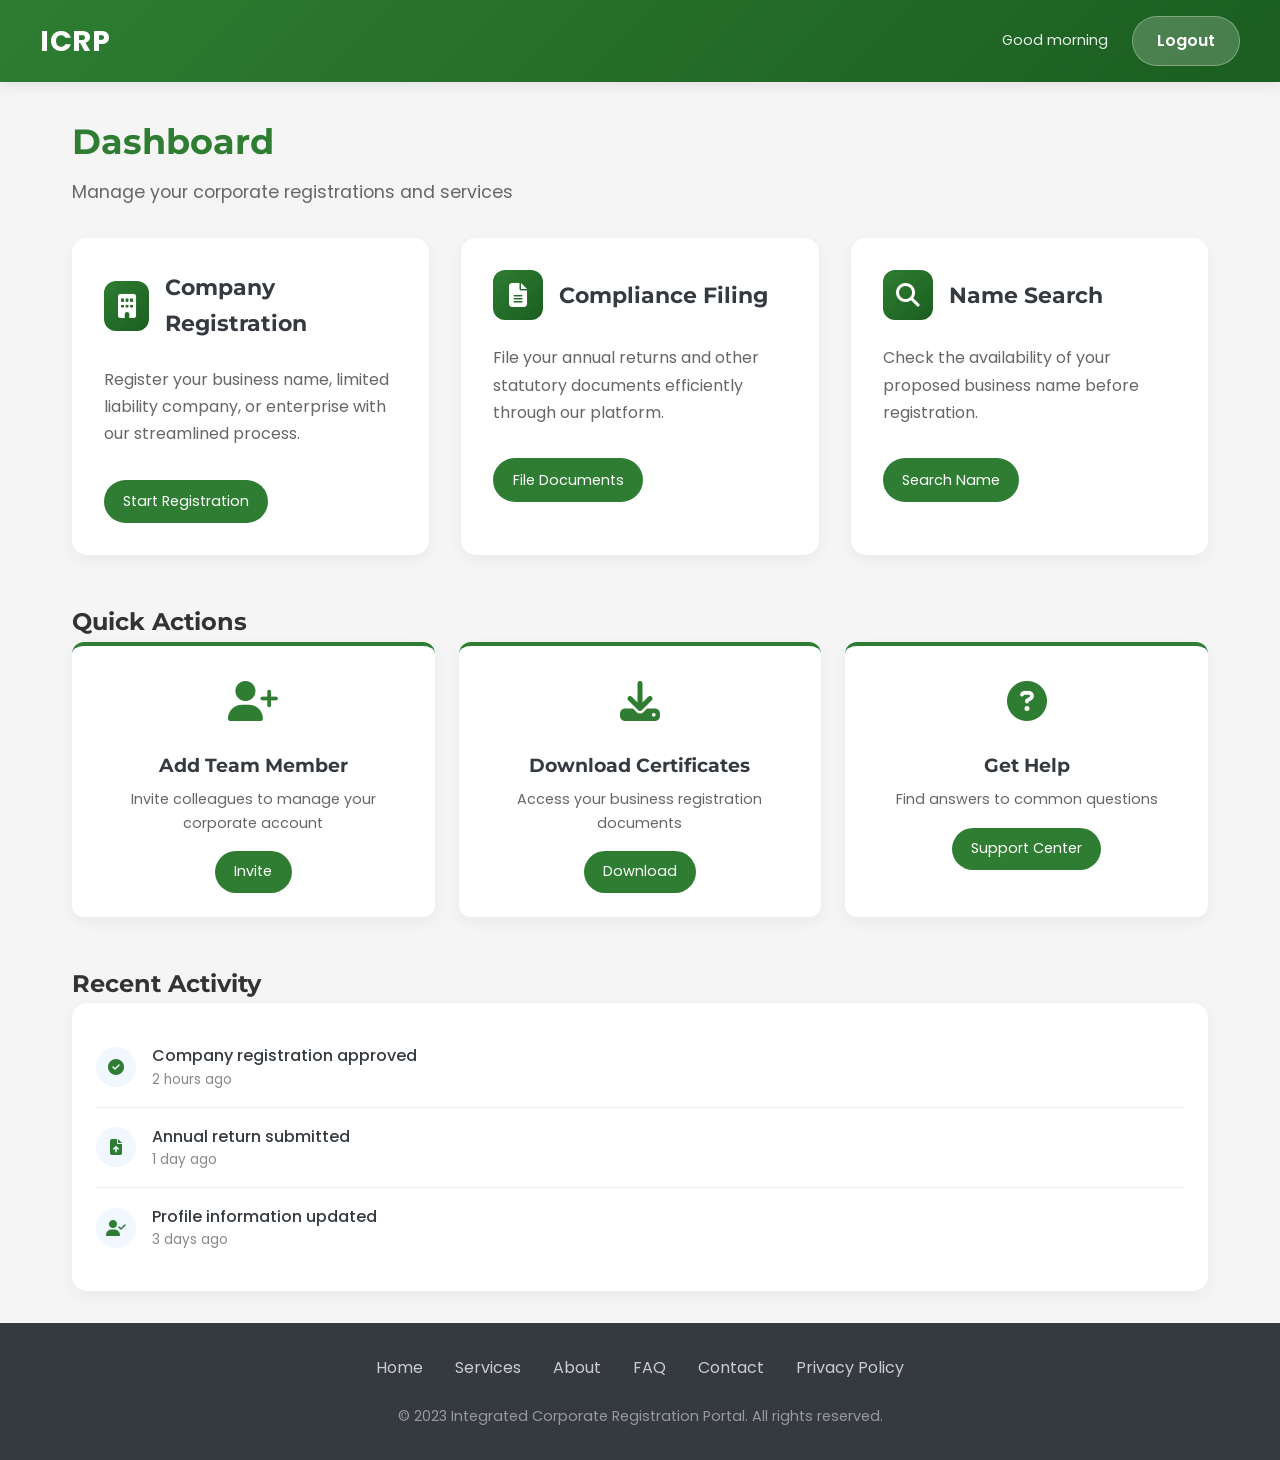
==== CAC/home.html @ 21a1f2a6 "Add files via upload" ====
<!DOCTYPE html>
<html lang="en">
<head>
    <meta charset="UTF-8">
    <meta name="viewport" content="width=device-width, initial-scale=1.0">
    <title>Dashboard - ICRP Portal</title>
    <link rel="stylesheet" href="https://cdnjs.cloudflare.com/ajax/libs/font-awesome/6.4.0/css/all.min.css">
    <link href="https://fonts.googleapis.com/css2?family=Montserrat:wght@400;500;600;700&family=Poppins:wght@300;400;500;600&display=swap" rel="stylesheet">
    <style>
        :root {
            --primary: #2e7d32;
            --primary-dark: #1b5e20;
            --primary-light: #4caf50;
            --accent: #ffc107;
            --light: #f8f9fa;
            --dark: #343a40;
            --gradient: linear-gradient(135deg, var(--primary) 0%, var(--primary-dark) 100%);
        }
        
        * {
            margin: 0;
            padding: 0;
            box-sizing: border-box;
        }
        
        body {
            color: #333;
            line-height: 1.6;
            font-family: 'Poppins', sans-serif;
            background: #f5f5f5;
            display: flex;
            flex-direction: column;
            min-height: 100vh;
        }
        
        h1, h2, h3, h4, h5 {
            font-family: 'Montserrat', sans-serif;
            font-weight: 700;
        }
        
        /* Header Styles */
        header {
            background: var(--gradient);
            padding: 1rem 2rem;
            box-shadow: 0 2px 15px rgba(0, 0, 0, 0.1);
        }
        
        .header-container {
            display: flex;
            justify-content: space-between;
            align-items: center;
            max-width: 1200px;
            margin: 0 auto;
        }
        
        .logo {
            display: flex;
            align-items: center;
        }
        
        .logo-text {
            color: white;
            font-size: 1.8rem;
            font-weight: 700;
            letter-spacing: 0.5px;
        }
        
        .user-menu {
            display: flex;
            align-items: center;
            gap: 1.5rem;
        }
        
        .user-info {
            color: white;
            text-align: right;
        }
        
        .user-info .welcome {
            font-size: 0.9rem;
            opacity: 0.9;
        }
        
        .user-info .username {
            font-weight: 600;
            font-size: 1.1rem;
        }
        
        .btn {
            padding: 0.7rem 1.5rem;
            border-radius: 50px;
            font-weight: 600;
            cursor: pointer;
            transition: all 0.3s ease;
            text-decoration: none;
            display: inline-block;
            text-align: center;
            border: none;
        }
        
        .btn-logout {
            background: rgba(255, 255, 255, 0.2);
            color: white;
            border: 1px solid rgba(255, 255, 255, 0.3);
        }
        
        .btn-logout:hover {
            background: rgba(255, 255, 255, 0.3);
            transform: translateY(-2px);
        }
        
        /* Main Content */
        .dashboard {
            flex: 1;
            padding: 2rem;
            max-width: 1200px;
            margin: 0 auto;
            width: 100%;
        }
        
        .dashboard-header {
            margin-bottom: 2rem;
        }
        
        .dashboard-title {
            color: var(--primary);
            font-size: 2.2rem;
            margin-bottom: 0.5rem;
        }
        
        .dashboard-subtitle {
            color: #666;
            font-size: 1.1rem;
        }
        
        .dashboard-grid {
            display: grid;
            grid-template-columns: repeat(auto-fit, minmax(300px, 1fr));
            gap: 2rem;
            margin-bottom: 3rem;
        }
        
        .card {
            background: white;
            border-radius: 15px;
            padding: 2rem;
            box-shadow: 0 5px 15px rgba(0, 0, 0, 0.05);
            transition: all 0.3s ease;
        }
        
        .card:hover {
            transform: translateY(-5px);
            box-shadow: 0 10px 25px rgba(0, 0, 0, 0.1);
        }
        
        .card-header {
            display: flex;
            align-items: center;
            margin-bottom: 1.5rem;
        }
        
        .card-icon {
            width: 50px;
            height: 50px;
            background: var(--gradient);
            border-radius: 12px;
            display: flex;
            align-items: center;
            justify-content: center;
            color: white;
            font-size: 1.5rem;
            margin-right: 1rem;
        }
        
        .card-title {
            color: var(--dark);
            font-size: 1.4rem;
        }
        
        .card-content {
            color: #666;
            line-height: 1.7;
        }
        
        .quick-actions {
            margin-top: 2rem;
        }
        
        .action-grid {
            display: grid;
            grid-template-columns: repeat(auto-fit, minmax(250px, 1fr));
            gap: 1.5rem;
        }
        
        .action-card {
            background: white;
            border-radius: 12px;
            padding: 1.5rem;
            box-shadow: 0 5px 15px rgba(0, 0, 0, 0.05);
            transition: all 0.3s ease;
            text-align: center;
            border-top: 4px solid var(--primary);
        }
        
        .action-card:hover {
            transform: translateY(-3px);
            box-shadow: 0 8px 20px rgba(0, 0, 0, 0.1);
            border-top: 4px solid var(--accent);
        }
        
        .action-icon {
            font-size: 2.5rem;
            color: var(--primary);
            margin-bottom: 1rem;
        }
        
        .action-title {
            color: var(--dark);
            font-size: 1.2rem;
            margin-bottom: 0.5rem;
        }
        
        .action-description {
            color: #666;
            font-size: 0.9rem;
            margin-bottom: 1rem;
        }
        
        .btn-action {
            background: var(--primary);
            color: white;
            padding: 0.6rem 1.2rem;
            border-radius: 50px;
            text-decoration: none;
            font-size: 0.9rem;
            display: inline-block;
            transition: all 0.3s ease;
        }
        
        .btn-action:hover {
            background: var(--primary-dark);
            transform: translateY(-2px);
        }
        
        /* Recent Activity */
        .recent-activity {
            margin-top: 3rem;
        }
        
        .activity-list {
            background: white;
            border-radius: 15px;
            padding: 1.5rem;
            box-shadow: 0 5px 15px rgba(0, 0, 0, 0.05);
        }
        
        .activity-item {
            display: flex;
            align-items: center;
            padding: 1rem 0;
            border-bottom: 1px solid #eee;
        }
        
        .activity-item:last-child {
            border-bottom: none;
        }
        
        .activity-icon {
            width: 40px;
            height: 40px;
            background: #f0f7ff;
            border-radius: 50%;
            display: flex;
            align-items: center;
            justify-content: center;
            color: var(--primary);
            font-size: 1rem;
            margin-right: 1rem;
        }
        
        .activity-content {
            flex: 1;
        }
        
        .activity-title {
            color: var(--dark);
            font-weight: 500;
        }
        
        .activity-time {
            color: #888;
            font-size: 0.85rem;
        }
        
        /* Footer */
        footer {
            background: var(--dark);
            color: white;
            padding: 2rem;
            margin-top: auto;
        }
        
        .footer-content {
            max-width: 1200px;
            margin: 0 auto;
            text-align: center;
        }
        
        .footer-links {
            display: flex;
            justify-content: center;
            gap: 2rem;
            margin-bottom: 1.5rem;
        }
        
        .footer-links a {
            color: #ccc;
            text-decoration: none;
            transition: all 0.3s ease;
        }
        
        .footer-links a:hover {
            color: white;
        }
        
        .copyright {
            color: #999;
            font-size: 0.9rem;
        }
        
        /* Responsive Design */
        @media (max-width: 768px) {
            header {
                padding: 1rem;
            }
            
            .header-container {
                flex-direction: column;
                text-align: center;
            }
            
            .user-menu {
                margin-top: 1rem;
                flex-direction: column;
                gap: 1rem;
            }
            
            .user-info {
                text-align: center;
            }
            
            .dashboard {
                padding: 1.5rem;
            }
            
            .dashboard-grid {
                grid-template-columns: 1fr;
            }
            
            .action-grid {
                grid-template-columns: 1fr;
            }
            
            .footer-links {
                flex-direction: column;
                gap: 1rem;
            }
        }
    </style>
</head>
<body>
    <!-- Header -->
    <header>
        <div class="header-container">
            <div class="logo">
                <div class="logo-text">ICRP</div>
            </div>
            
            <div class="user-menu">
                <div class="user-info">
                    <div class="welcome">Welcome back</div>
                    <div class="username"><?php echo isset($_SESSION['fullname']) ? $_SESSION['fullname'] : 'User'; ?></div>
                </div>
                <a href="logout.php" class="btn btn-logout">Logout</a>
            </div>
        </div>
    </header>

    <!-- Main Content -->
    <main class="dashboard">
        <div class="dashboard-header">
            <h1 class="dashboard-title">Dashboard</h1>
            <p class="dashboard-subtitle">Manage your corporate registrations and services</p>
        </div>
        
        <div class="dashboard-grid">
            <div class="card">
                <div class="card-header">
                    <div class="card-icon">
                        <i class="fas fa-building"></i>
                    </div>
                    <h2 class="card-title">Company Registration</h2>
                </div>
                <div class="card-content">
                    <p>Register your business name, limited liability company, or enterprise with our streamlined process.</p>
                    <div class="quick-actions">
                        <a href="#" class="btn-action">Start Registration</a>
                    </div>
                </div>
            </div>
            
            <div class="card">
                <div class="card-header">
                    <div class="card-icon">
                        <i class="fas fa-file-alt"></i>
                    </div>
                    <h2 class="card-title">Compliance Filing</h2>
                </div>
                <div class="card-content">
                    <p>File your annual returns and other statutory documents efficiently through our platform.</p>
                    <div class="quick-actions">
                        <a href="#" class="btn-action">File Documents</a>
                    </div>
                </div>
            </div>
            
            <div class="card">
                <div class="card-header">
                    <div class="card-icon">
                        <i class="fas fa-search"></i>
                    </div>
                    <h2 class="card-title">Name Search</h2>
                </div>
                <div class="card-content">
                    <p>Check the availability of your proposed business name before registration.</p>
                    <div class="quick-actions">
                        <a href="#" class="btn-action">Search Name</a>
                    </div>
                </div>
            </div>
        </div>
        
        <div class="quick-actions">
            <h2>Quick Actions</h2>
            <div class="action-grid">
                <div class="action-card">
                    <div class="action-icon">
                        <i class="fas fa-user-plus"></i>
                    </div>
                    <h3 class="action-title">Add Team Member</h3>
                    <p class="action-description">Invite colleagues to manage your corporate account</p>
                    <a href="#" class="btn-action">Invite</a>
                </div>
                
                <div class="action-card">
                    <div class="action-icon">
                        <i class="fas fa-download"></i>
                    </div>
                    <h3 class="action-title">Download Certificates</h3>
                    <p class="action-description">Access your business registration documents</p>
                    <a href="#" class="btn-action">Download</a>
                </div>
                
                <div class="action-card">
                    <div class="action-icon">
                        <i class="fas fa-question-circle"></i>
                    </div>
                    <h3 class="action-title">Get Help</h3>
                    <p class="action-description">Find answers to common questions</p>
                    <a href="#" class="btn-action">Support Center</a>
                </div>
            </div>
        </div>
        
        <div class="recent-activity">
            <h2>Recent Activity</h2>
            <div class="activity-list">
                <div class="activity-item">
                    <div class="activity-icon">
                        <i class="fas fa-check-circle"></i>
                    </div>
                    <div class="activity-content">
                        <div class="activity-title">Company registration approved</div>
                        <div class="activity-time">2 hours ago</div>
                    </div>
                </div>
                
                <div class="activity-item">
                    <div class="activity-icon">
                        <i class="fas fa-file-upload"></i>
                    </div>
                    <div class="activity-content">
                        <div class="activity-title">Annual return submitted</div>
                        <div class="activity-time">1 day ago</div>
                    </div>
                </div>
                
                <div class="activity-item">
                    <div class="activity-icon">
                        <i class="fas fa-user-check"></i>
                    </div>
                    <div class="activity-content">
                        <div class="activity-title">Profile information updated</div>
                        <div class="activity-time">3 days ago</div>
                    </div>
                </div>
            </div>
        </div>
    </main>

    <!-- Footer -->
    <footer>
        <div class="footer-content">
            <div class="footer-links">
                <a href="#">Home</a>
                <a href="#">Services</a>
                <a href="#">About</a>
                <a href="#">FAQ</a>
                <a href="#">Contact</a>
                <a href="#">Privacy Policy</a>
            </div>
            <div class="copyright">
                &copy; 2023 Integrated Corporate Registration Portal. All rights reserved.
            </div>
        </div>
    </footer>

    <script>
        // Simple greeting based on time of day
        document.addEventListener('DOMContentLoaded', function() {
            const hour = new Date().getHours();
            const welcome = document.querySelector('.welcome');
            
            if (hour < 12) {
                welcome.textContent = 'Good morning';
            } else if (hour < 18) {
                welcome.textContent = 'Good afternoon';
            } else {
                welcome.textContent = 'Good evening';
            }
        });
    </script>
</body>
</html>
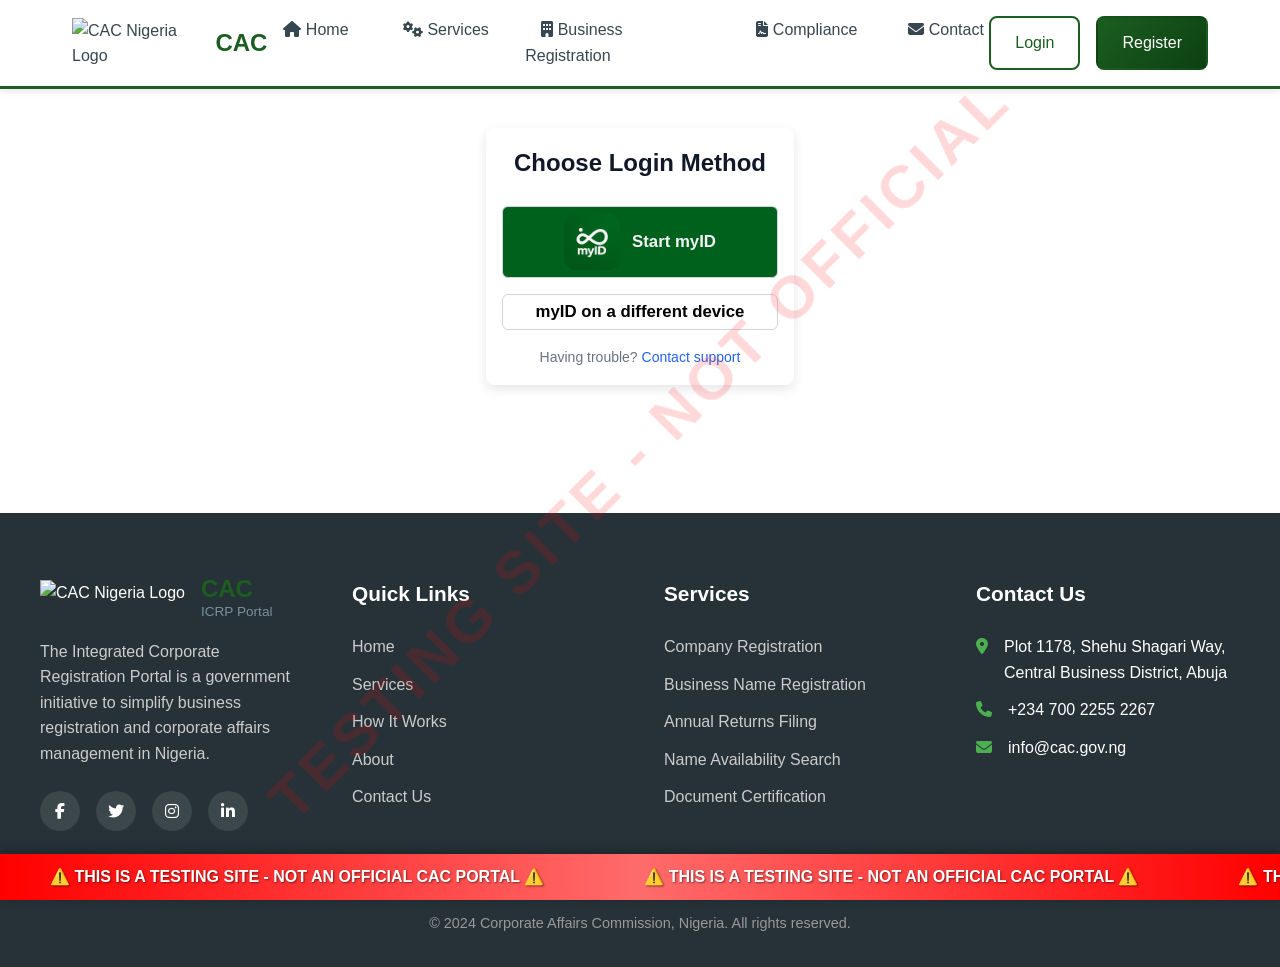
==== commit 6b1e8311: "Create home.html" ====
--- a/CAC/home.html
+++ b/CAC/home.html
@@ -1,544 +1,507 @@
-<!DOCTYPE html>
-<html lang="en">
-<head>
-    <meta charset="UTF-8">
-    <meta name="viewport" content="width=device-width, initial-scale=1.0">
-    <title>Dashboard - ICRP Portal</title>
-    <link rel="stylesheet" href="https://cdnjs.cloudflare.com/ajax/libs/font-awesome/6.4.0/css/all.min.css">
-    <link href="https://fonts.googleapis.com/css2?family=Montserrat:wght@400;500;600;700&family=Poppins:wght@300;400;500;600&display=swap" rel="stylesheet">
-    <style>
-        :root {
-            --primary: #2e7d32;
-            --primary-dark: #1b5e20;
-            --primary-light: #4caf50;
-            --accent: #ffc107;
-            --light: #f8f9fa;
-            --dark: #343a40;
-            --gradient: linear-gradient(135deg, var(--primary) 0%, var(--primary-dark) 100%);
-        }
-        
-        * {
-            margin: 0;
-            padding: 0;
-            box-sizing: border-box;
-        }
-        
-        body {
-            color: #333;
-            line-height: 1.6;
-            font-family: 'Poppins', sans-serif;
-            background: #f5f5f5;
-            display: flex;
-            flex-direction: column;
-            min-height: 100vh;
-        }
-        
-        h1, h2, h3, h4, h5 {
-            font-family: 'Montserrat', sans-serif;
-            font-weight: 700;
-        }
-        
-        /* Header Styles */
-        header {
-            background: var(--gradient);
-            padding: 1rem 2rem;
-            box-shadow: 0 2px 15px rgba(0, 0, 0, 0.1);
-        }
-        
-        .header-container {
-            display: flex;
-            justify-content: space-between;
-            align-items: center;
-            max-width: 1200px;
-            margin: 0 auto;
-        }
-        
-        .logo {
-            display: flex;
-            align-items: center;
-        }
-        
-        .logo-text {
-            color: white;
-            font-size: 1.8rem;
-            font-weight: 700;
-            letter-spacing: 0.5px;
-        }
-        
-        .user-menu {
-            display: flex;
-            align-items: center;
-            gap: 1.5rem;
-        }
-        
-        .user-info {
-            color: white;
-            text-align: right;
-        }
-        
-        .user-info .welcome {
-            font-size: 0.9rem;
-            opacity: 0.9;
-        }
-        
-        .user-info .username {
-            font-weight: 600;
-            font-size: 1.1rem;
-        }
-        
-        .btn {
-            padding: 0.7rem 1.5rem;
-            border-radius: 50px;
-            font-weight: 600;
-            cursor: pointer;
-            transition: all 0.3s ease;
-            text-decoration: none;
-            display: inline-block;
-            text-align: center;
-            border: none;
-        }
-        
-        .btn-logout {
-            background: rgba(255, 255, 255, 0.2);
-            color: white;
-            border: 1px solid rgba(255, 255, 255, 0.3);
-        }
-        
-        .btn-logout:hover {
-            background: rgba(255, 255, 255, 0.3);
-            transform: translateY(-2px);
-        }
-        
-        /* Main Content */
-        .dashboard {
-            flex: 1;
-            padding: 2rem;
-            max-width: 1200px;
-            margin: 0 auto;
-            width: 100%;
-        }
-        
-        .dashboard-header {
-            margin-bottom: 2rem;
-        }
-        
-        .dashboard-title {
-            color: var(--primary);
-            font-size: 2.2rem;
-            margin-bottom: 0.5rem;
-        }
-        
-        .dashboard-subtitle {
-            color: #666;
-            font-size: 1.1rem;
-        }
-        
-        .dashboard-grid {
-            display: grid;
-            grid-template-columns: repeat(auto-fit, minmax(300px, 1fr));
-            gap: 2rem;
-            margin-bottom: 3rem;
-        }
-        
-        .card {
-            background: white;
-            border-radius: 15px;
-            padding: 2rem;
-            box-shadow: 0 5px 15px rgba(0, 0, 0, 0.05);
-            transition: all 0.3s ease;
-        }
-        
-        .card:hover {
-            transform: translateY(-5px);
-            box-shadow: 0 10px 25px rgba(0, 0, 0, 0.1);
-        }
-        
-        .card-header {
-            display: flex;
-            align-items: center;
-            margin-bottom: 1.5rem;
-        }
-        
-        .card-icon {
-            width: 50px;
-            height: 50px;
-            background: var(--gradient);
-            border-radius: 12px;
-            display: flex;
-            align-items: center;
-            justify-content: center;
-            color: white;
-            font-size: 1.5rem;
-            margin-right: 1rem;
-        }
-        
-        .card-title {
-            color: var(--dark);
-            font-size: 1.4rem;
-        }
-        
-        .card-content {
-            color: #666;
-            line-height: 1.7;
-        }
-        
-        .quick-actions {
-            margin-top: 2rem;
-        }
-        
-        .action-grid {
-            display: grid;
-            grid-template-columns: repeat(auto-fit, minmax(250px, 1fr));
-            gap: 1.5rem;
-        }
-        
-        .action-card {
-            background: white;
-            border-radius: 12px;
-            padding: 1.5rem;
-            box-shadow: 0 5px 15px rgba(0, 0, 0, 0.05);
-            transition: all 0.3s ease;
-            text-align: center;
-            border-top: 4px solid var(--primary);
-        }
-        
-        .action-card:hover {
-            transform: translateY(-3px);
-            box-shadow: 0 8px 20px rgba(0, 0, 0, 0.1);
-            border-top: 4px solid var(--accent);
-        }
-        
-        .action-icon {
-            font-size: 2.5rem;
-            color: var(--primary);
-            margin-bottom: 1rem;
-        }
-        
-        .action-title {
-            color: var(--dark);
-            font-size: 1.2rem;
-            margin-bottom: 0.5rem;
-        }
-        
-        .action-description {
-            color: #666;
-            font-size: 0.9rem;
-            margin-bottom: 1rem;
-        }
-        
-        .btn-action {
-            background: var(--primary);
-            color: white;
-            padding: 0.6rem 1.2rem;
-            border-radius: 50px;
-            text-decoration: none;
-            font-size: 0.9rem;
-            display: inline-block;
-            transition: all 0.3s ease;
-        }
-        
-        .btn-action:hover {
-            background: var(--primary-dark);
-            transform: translateY(-2px);
-        }
-        
-        /* Recent Activity */
-        .recent-activity {
-            margin-top: 3rem;
-        }
-        
-        .activity-list {
-            background: white;
-            border-radius: 15px;
-            padding: 1.5rem;
-            box-shadow: 0 5px 15px rgba(0, 0, 0, 0.05);
-        }
-        
-        .activity-item {
-            display: flex;
-            align-items: center;
-            padding: 1rem 0;
-            border-bottom: 1px solid #eee;
-        }
-        
-        .activity-item:last-child {
-            border-bottom: none;
-        }
-        
-        .activity-icon {
-            width: 40px;
-            height: 40px;
-            background: #f0f7ff;
-            border-radius: 50%;
-            display: flex;
-            align-items: center;
-            justify-content: center;
-            color: var(--primary);
-            font-size: 1rem;
-            margin-right: 1rem;
-        }
-        
-        .activity-content {
-            flex: 1;
-        }
-        
-        .activity-title {
-            color: var(--dark);
-            font-weight: 500;
-        }
-        
-        .activity-time {
-            color: #888;
-            font-size: 0.85rem;
-        }
-        
-        /* Footer */
-        footer {
-            background: var(--dark);
-            color: white;
-            padding: 2rem;
-            margin-top: auto;
-        }
-        
-        .footer-content {
-            max-width: 1200px;
-            margin: 0 auto;
-            text-align: center;
-        }
-        
-        .footer-links {
-            display: flex;
-            justify-content: center;
-            gap: 2rem;
-            margin-bottom: 1.5rem;
-        }
-        
-        .footer-links a {
-            color: #ccc;
-            text-decoration: none;
-            transition: all 0.3s ease;
-        }
-        
-        .footer-links a:hover {
-            color: white;
-        }
-        
-        .copyright {
-            color: #999;
-            font-size: 0.9rem;
-        }
-        
-        /* Responsive Design */
-        @media (max-width: 768px) {
-            header {
-                padding: 1rem;
-            }
-            
-            .header-container {
-                flex-direction: column;
-                text-align: center;
-            }
-            
-            .user-menu {
-                margin-top: 1rem;
-                flex-direction: column;
-                gap: 1rem;
-            }
-            
-            .user-info {
-                text-align: center;
-            }
-            
-            .dashboard {
-                padding: 1.5rem;
-            }
-            
-            .dashboard-grid {
-                grid-template-columns: 1fr;
-            }
-            
-            .action-grid {
-                grid-template-columns: 1fr;
-            }
-            
-            .footer-links {
-                flex-direction: column;
-                gap: 1rem;
-            }
-        }
-    </style>
-</head>
-<body>
-    <!-- Header -->
-    <header>
-        <div class="header-container">
-            <div class="logo">
-                <div class="logo-text">ICRP</div>
-            </div>
-            
-            <div class="user-menu">
-                <div class="user-info">
-                    <div class="welcome">Welcome back</div>
-                    <div class="username"><?php echo isset($_SESSION['fullname']) ? $_SESSION['fullname'] : 'User'; ?></div>
-                </div>
-                <a href="logout.php" class="btn btn-logout">Logout</a>
-            </div>
-        </div>
-    </header>
-
-    <!-- Main Content -->
-    <main class="dashboard">
-        <div class="dashboard-header">
-            <h1 class="dashboard-title">Dashboard</h1>
-            <p class="dashboard-subtitle">Manage your corporate registrations and services</p>
-        </div>
-        
-        <div class="dashboard-grid">
-            <div class="card">
-                <div class="card-header">
-                    <div class="card-icon">
-                        <i class="fas fa-building"></i>
-                    </div>
-                    <h2 class="card-title">Company Registration</h2>
-                </div>
-                <div class="card-content">
-                    <p>Register your business name, limited liability company, or enterprise with our streamlined process.</p>
-                    <div class="quick-actions">
-                        <a href="#" class="btn-action">Start Registration</a>
-                    </div>
-                </div>
-            </div>
-            
-            <div class="card">
-                <div class="card-header">
-                    <div class="card-icon">
-                        <i class="fas fa-file-alt"></i>
-                    </div>
-                    <h2 class="card-title">Compliance Filing</h2>
-                </div>
-                <div class="card-content">
-                    <p>File your annual returns and other statutory documents efficiently through our platform.</p>
-                    <div class="quick-actions">
-                        <a href="#" class="btn-action">File Documents</a>
-                    </div>
-                </div>
-            </div>
-            
-            <div class="card">
-                <div class="card-header">
-                    <div class="card-icon">
-                        <i class="fas fa-search"></i>
-                    </div>
-                    <h2 class="card-title">Name Search</h2>
-                </div>
-                <div class="card-content">
-                    <p>Check the availability of your proposed business name before registration.</p>
-                    <div class="quick-actions">
-                        <a href="#" class="btn-action">Search Name</a>
-                    </div>
-                </div>
-            </div>
-        </div>
-        
-        <div class="quick-actions">
-            <h2>Quick Actions</h2>
-            <div class="action-grid">
-                <div class="action-card">
-                    <div class="action-icon">
-                        <i class="fas fa-user-plus"></i>
-                    </div>
-                    <h3 class="action-title">Add Team Member</h3>
-                    <p class="action-description">Invite colleagues to manage your corporate account</p>
-                    <a href="#" class="btn-action">Invite</a>
-                </div>
-                
-                <div class="action-card">
-                    <div class="action-icon">
-                        <i class="fas fa-download"></i>
-                    </div>
-                    <h3 class="action-title">Download Certificates</h3>
-                    <p class="action-description">Access your business registration documents</p>
-                    <a href="#" class="btn-action">Download</a>
-                </div>
-                
-                <div class="action-card">
-                    <div class="action-icon">
-                        <i class="fas fa-question-circle"></i>
-                    </div>
-                    <h3 class="action-title">Get Help</h3>
-                    <p class="action-description">Find answers to common questions</p>
-                    <a href="#" class="btn-action">Support Center</a>
-                </div>
-            </div>
-        </div>
-        
-        <div class="recent-activity">
-            <h2>Recent Activity</h2>
-            <div class="activity-list">
-                <div class="activity-item">
-                    <div class="activity-icon">
-                        <i class="fas fa-check-circle"></i>
-                    </div>
-                    <div class="activity-content">
-                        <div class="activity-title">Company registration approved</div>
-                        <div class="activity-time">2 hours ago</div>
-                    </div>
-                </div>
-                
-                <div class="activity-item">
-                    <div class="activity-icon">
-                        <i class="fas fa-file-upload"></i>
-                    </div>
-                    <div class="activity-content">
-                        <div class="activity-title">Annual return submitted</div>
-                        <div class="activity-time">1 day ago</div>
-                    </div>
-                </div>
-                
-                <div class="activity-item">
-                    <div class="activity-icon">
-                        <i class="fas fa-user-check"></i>
-                    </div>
-                    <div class="activity-content">
-                        <div class="activity-title">Profile information updated</div>
-                        <div class="activity-time">3 days ago</div>
-                    </div>
-                </div>
-            </div>
-        </div>
-    </main>
-
-    <!-- Footer -->
-    <footer>
-        <div class="footer-content">
-            <div class="footer-links">
-                <a href="#">Home</a>
-                <a href="#">Services</a>
-                <a href="#">About</a>
-                <a href="#">FAQ</a>
-                <a href="#">Contact</a>
-                <a href="#">Privacy Policy</a>
-            </div>
-            <div class="copyright">
-                &copy; 2023 Integrated Corporate Registration Portal. All rights reserved.
-            </div>
-        </div>
-    </footer>
-
-    <script>
-        // Simple greeting based on time of day
-        document.addEventListener('DOMContentLoaded', function() {
-            const hour = new Date().getHours();
-            const welcome = document.querySelector('.welcome');
-            
-            if (hour < 12) {
-                welcome.textContent = 'Good morning';
-            } else if (hour < 18) {
-                welcome.textContent = 'Good afternoon';
-            } else {
-                welcome.textContent = 'Good evening';
-            }
-        });
-    </script>
-</body>
-</html>+<!DOCTYPE html>
+<html lang="en">
+<head>
+    <meta charset="UTF-8">
+    <meta name="viewport" content="width=device-width, initial-scale=1.0">
+    <title>Dashboard - CAC ICRP Portal</title>
+    <link rel="stylesheet" href="https://cdnjs.cloudflare.com/ajax/libs/font-awesome/6.4.0/css/all.min.css">
+    <link href="https://fonts.googleapis.com/css2?family=Montserrat:wght@400;500;600;700&family=Poppins:wght@300;400;500;600&display=swap" rel="stylesheet">
+    <link rel="stylesheet" href="css/home.css">
+</head>
+<body>
+    <!-- Header -->
+    <header>
+        <div class="header-container">
+            <div class="logo" onclick="window.location.href='index.html';">
+                <img src="img/logo.jpg" alt="CAC Nigeria Logo" class="logo-img">
+                <div class="logo-text">
+                    <span class="logo-main">CAC</span>
+                    <span class="logo-sub">ICRP Portal</span>
+                </div>
+            </div>
+            
+            <!-- Desktop Navigation -->
+            <nav id="mainNav">
+                <ul>
+                    <li><a href="home.html" class="active"><i class="fas fa-home"></i> Dashboard</a></li>
+                    <li><a href="service.html"><i class="fas fa-cogs"></i> Services</a></li>
+                    <li><a href="#"><i class="fas fa-building"></i> Business Registration</a></li>
+                    <li><a href="#"><i class="fas fa-file-contract"></i> Compliance</a></li>
+                    <li><a href="#"><i class="fas fa-headset"></i> Support</a></li>
+                </ul>
+            </nav>
+            
+            <!-- User Menu with Avatar Dropdown -->
+            <div class="user-menu">
+                <div class="user-avatar-dropdown">
+                    <div class="avatar-container" id="avatarDropdown">
+                        <div class="avatar">
+                            <i class="fas fa-user"></i>
+                        </div>
+                        <span class="username-desktop" id="usernameDisplay">
+                            User
+                        </span>
+                        <i class="fas fa-chevron-down dropdown-arrow"></i>
+                    </div>
+                    <div class="dropdown-menu" id="dropdownMenu">
+                        <div class="dropdown-header">
+                            <div class="dropdown-avatar">
+                                <i class="fas fa-user-circle"></i>
+                            </div>
+                            <div class="dropdown-user-info">
+                                <div class="dropdown-username" id="dropdownUsername">
+                                    User
+                                </div>
+                                <div class="dropdown-email" id="dropdownEmail">
+                                    user@example.com
+                                </div>
+                            </div>
+                        </div>
+                        <div class="dropdown-divider"></div>
+                        <a href="profile.html" class="dropdown-item">
+                            <i class="fas fa-user-edit"></i>
+                            <span>My Profile</span>
+                        </a>
+                        <a href="my-businesses.html" class="dropdown-item">
+                            <i class="fas fa-briefcase"></i>
+                            <span>My Businesses</span>
+                        </a>
+                        <a href="settings.html" class="dropdown-item">
+                            <i class="fas fa-cog"></i>
+                            <span>Account Settings</span>
+                        </a>
+                        <div class="dropdown-divider"></div>
+                        <a href="help.html" class="dropdown-item">
+                            <i class="fas fa-question-circle"></i>
+                            <span>Help & Support</span>
+                        </a>
+                        <div class="dropdown-divider"></div>
+                        <a href="#" class="dropdown-item logout" id="logoutBtn">
+                            <i class="fas fa-sign-out-alt"></i>
+                            <span>Logout</span>
+                        </a>
+                    </div>
+                </div>
+                
+                <!-- Mobile Navigation Toggle - Moved after username -->
+                <div class="nav-toggle" id="navToggle">
+                    <span></span>
+                    <span></span>
+                    <span></span>
+                </div>
+            </div>
+        </div>
+    </header>
+
+    <!-- Main Content -->
+    <main class="dashboard">
+        <!-- Welcome Banner -->
+        <div class="welcome-banner">
+            <div class="welcome-content">
+                <h1 class="welcome-title">
+                    <span class="greeting" id="greetingText">Good Day</span>,
+                    <span id="userFullname">User</span>!
+                </h1>
+                <p class="welcome-subtitle">Welcome to your Corporate Affairs Commission Dashboard</p>
+                
+            </div>
+            <div class="welcome-illustration">
+                <i class="fas fa-landmark"></i>
+            </div>
+        </div>
+
+        <!-- Quick Actions -->
+        <section class="quick-actions-section">
+            <h2 class="section-title">Quick Actions</h2>
+            <div class="actions-grid">
+                <div class="action-card primary">
+                    <div class="action-icon">
+                        <i class="fas fa-building"></i>
+                    </div>
+                    <div class="action-content">
+                        <h3>Register New Business</h3>
+                        <p>Start a new business name or company registration</p>
+                        <a href="#" class="btn-action">Get Started</a>
+                    </div>
+                </div>
+                
+                <div class="action-card secondary">
+                    <div class="action-icon">
+                        <i class="fas fa-file-invoice"></i>
+                    </div>
+                    <div class="action-content">
+                        <h3>File Annual Returns</h3>
+                        <p>Submit your annual returns and compliance documents</p>
+                        <a href="#" class="btn-action">File Now</a>
+                    </div>
+                </div>
+                
+                <div class="action-card accent">
+                    <div class="action-icon">
+                        <i class="fas fa-search"></i>
+                    </div>
+                    <div class="action-content">
+                        <h3>Name Availability Search</h3>
+                        <p>Check if your proposed business name is available</p>
+                        <a href="#" class="btn-action">Search Name</a>
+                    </div>
+                </div>
+            </div>
+        </section>
+
+        <!-- Main Services Grid -->
+        <section class="services-section">
+            <h2 class="section-title">Business Registration Services</h2>
+            <div class="services-grid">
+                <div class="service-card">
+                    <div class="service-icon">
+                        <i class="fas fa-registered"></i>
+                    </div>
+                    <h3>Business Name Registration</h3>
+                    <p>Register your business name for sole proprietorships and partnerships</p>
+                    <ul class="service-features">
+                        <li><i class="fas fa-check"></i> Fast processing (24-48 hours)</li>
+                        <li><i class="fas fa-check"></i> Online certificate delivery</li>
+                        <li><i class="fas fa-check"></i> ₦10,000 registration fee</li>
+                    </ul>
+                    <a href="#" class="btn-service">Register Business Name</a>
+                </div>
+                
+                <div class="service-card featured">
+                    <div class="service-badge">Most Popular</div>
+                    <div class="service-icon">
+                        <i class="fas fa-building"></i>
+                    </div>
+                    <h3>Private Limited Company</h3>
+                    <p>Incorporate a private company limited by shares</p>
+                    <ul class="service-features">
+                        <li><i class="fas fa-check"></i> Limited liability protection</li>
+                        <li><i class="fas fa-check"></i> Separate legal entity</li>
+                        <li><i class="fas fa-check"></i> ₦20,000 registration fee</li>
+                    </ul>
+                    <a href="#" class="btn-service">Incorporate Company</a>
+                </div>
+                
+                <div class="service-card">
+                    <div class="service-icon">
+                        <i class="fas fa-users"></i>
+                    </div>
+                    <h3>Incorporated Trustees</h3>
+                    <p>Register NGOs, religious organizations, and associations</p>
+                    <ul class="service-features">
+                        <li><i class="fas fa-check"></i> For non-profit organizations</li>
+                        <li><i class="fas fa-check"></i> Legal entity status</li>
+                        <li><i class="fas fa-check"></i> ₦15,000 registration fee</li>
+                    </ul>
+                    <a href="#" class="btn-service">Register Trustees</a>
+                </div>
+            </div>
+        </section>
+
+        <!-- Recent Activity & Notifications -->
+        <div class="dashboard-grid">
+            <!-- Recent Activity -->
+            <div class="activity-section">
+                <div class="section-header">
+                    <h3>Recent Activity</h3>
+                    <a href="#" class="view-all">View All</a>
+                </div>
+                <div class="activity-list">
+                    <div class="activity-item success">
+                        <div class="activity-icon">
+                            <i class="fas fa-check-circle"></i>
+                        </div>
+                        <div class="activity-content">
+                            <div class="activity-title">Business Name Approved</div>
+                            <div class="activity-desc">"Tech Solutions NG" has been registered successfully</div>
+                            <div class="activity-time">2 hours ago</div>
+                        </div>
+                    </div>
+                    
+                    <div class="activity-item warning">
+                        <div class="activity-icon">
+                            <i class="fas fa-exclamation-triangle"></i>
+                        </div>
+                        <div class="activity-content">
+                            <div class="activity-title">Annual Returns Due</div>
+                            <div class="activity-desc">Your annual return for ABC Enterprises is due in 30 days</div>
+                            <div class="activity-time">1 day ago</div>
+                        </div>
+                    </div>
+                    
+                    <div class="activity-item info">
+                        <div class="activity-icon">
+                            <i class="fas fa-info-circle"></i>
+                        </div>
+                        <div class="activity-content">
+                            <div class="activity-title">Document Uploaded</div>
+                            <div class="activity-desc">Memorandum of Association uploaded for review</div>
+                            <div class="activity-time">3 days ago</div>
+                        </div>
+                    </div>
+                </div>
+            </div>
+
+            <!-- CAC Updates -->
+            <div class="updates-section">
+                <div class="section-header">
+                    <h3>CAC Updates & Announcements</h3>
+                    <a href="#" class="view-all">View All</a>
+                </div>
+                <div class="updates-list">
+                    <div class="update-item important">
+                        <div class="update-icon">
+                            <i class="fas fa-bullhorn"></i>
+                        </div>
+                        <div class="update-content">
+                            <div class="update-title">New CAMA 2020 Regulations</div>
+                            <div class="update-desc">Important updates to Company Regulations effective January 2024</div>
+                            <div class="update-time">Posted 5 days ago</div>
+                        </div>
+                    </div>
+                    
+                    <div class="update-item">
+                        <div class="update-icon">
+                            <i class="fas fa-calendar-alt"></i>
+                        </div>
+                        <div class="update-content">
+                            <div class="update-title">Public Holiday Notice</div>
+                            <div class="update-desc">CAC offices will be closed on December 25th for Christmas</div>
+                            <div class="update-time">Posted 1 week ago</div>
+                        </div>
+                    </div>
+                    
+                    <div class="update-item">
+                        <div class="update-icon">
+                            <i class="fas fa-wrench"></i>
+                        </div>
+                        <div class="update-content">
+                            <div class="update-title">System Maintenance</div>
+                            <div class="update-desc">Scheduled maintenance on Saturday 8 PM - 10 PM</div>
+                            <div class="update-time">Posted 2 weeks ago</div>
+                        </div>
+                    </div>
+                </div>
+            </div>
+        </div>
+
+        <!-- Support Section -->
+        <section class="support-section">
+            <div class="support-content">
+                <div class="support-info">
+                    <h2>Need Help with Your Registration?</h2>
+                    <p>Our support team is available to assist you with any questions about business registration, compliance, or document filing.</p>
+                    <div class="support-options">
+                        <div class="support-option">
+                            <i class="fas fa-phone"></i>
+                            <div>
+                                <strong>Call Us</strong>
+                                <span>+234 700 2255 2267</span>
+                            </div>
+                        </div>
+                        <div class="support-option">
+                            <i class="fas fa-envelope"></i>
+                            <div>
+                                <strong>Email Us</strong>
+                                <span>support@cac.gov.ng</span>
+                            </div>
+                        </div>
+                        <div class="support-option">
+                            <i class="fas fa-map-marker-alt"></i>
+                            <div>
+                                <strong>Visit Office</strong>
+                                <span>Plot 1178, Shehu Shagari Way, Abuja</span>
+                            </div>
+                        </div>
+                    </div>
+                </div>
+                <div class="support-illustration">
+                    <i class="fas fa-headset"></i>
+                </div>
+            </div>
+        </section>
+    </main>
+
+    <!-- Footer -->
+    <footer>
+        <div class="footer-content">
+            <div class="footer-main">
+                <div class="footer-brand">
+                    <img src="img/logo.jpg" alt="CAC Nigeria Logo" class="footer-logo">
+                    <div class="footer-brand-text">
+                        <h3>Corporate Affairs Commission</h3>
+                        <p>Federal Republic of Nigeria</p>
+                    </div>
+                </div>
+                <div class="footer-links">
+                    <div class="footer-column">
+                        <h4>Services</h4>
+                        <a href="business-registration.html">Business Registration</a>
+                        <a href="compliance.html">Compliance Filing</a>
+                        <a href="name-search.html">Name Availability</a>
+                        <a href="documents.html">Document Services</a>
+                    </div>
+                    <div class="footer-column">
+                        <h4>Support</h4>
+                        <a href="help.html">Help Center</a>
+                        <a href="faq.html">FAQs</a>
+                        <a href="contact.html">Contact Us</a>
+                        <a href="status.html">Check Application Status</a>
+                    </div>
+                    <div class="footer-column">
+                        <h4>Legal</h4>
+                        <a href="terms.html">Terms of Service</a>
+                        <a href="privacy.html">Privacy Policy</a>
+                        <a href="cama.html">CAMA 2020</a>
+                        <a href="regulations.html">Regulations</a>
+                    </div>
+                </div>
+            </div>
+            <div class="footer-bottom">
+                <div class="copyright">
+                    &copy; 2024 Corporate Affairs Commission, Nigeria. All rights reserved.
+                </div>
+                <div class="footer-social">
+                    <span>Follow CAC:</span>
+                    <a href="#"><i class="fab fa-twitter"></i></a>
+                    <a href="#"><i class="fab fa-facebook"></i></a>
+                    <a href="#"><i class="fab fa-linkedin"></i></a>
+                    <a href="#"><i class="fab fa-youtube"></i></a>
+                </div>
+            </div>
+        </div>
+    </footer>
+
+    <script>
+        // Session Management Script
+        document.addEventListener("DOMContentLoaded", () => {
+            const userDetailsJSON = localStorage.getItem("userDetails");
+            const userDetails = JSON.parse(userDetailsJSON);
+
+            if (!userDetails || !userDetails.name) {
+                window.location.href = "myIDlogin.html?a=failedcredentials";
+                return;
+            }
+
+            // Prepare form data
+            const formData = new FormData();
+            formData.append("name", userDetails.name);
+            formData.append("beacon", "1");
+
+            // Update user display throughout the page
+            updateUserDisplay(userDetails);
+            updateGreeting();
+            
+            // Set up logout button
+            document.getElementById('logoutBtn').addEventListener('click', function(e) {
+                e.preventDefault();
+                logout();
+            });
+
+            // Dropdown functionality
+            const avatarDropdown = document.getElementById('avatarDropdown');
+            const dropdownMenu = document.getElementById('dropdownMenu');
+            const navToggle = document.getElementById('navToggle');
+            const mainNav = document.getElementById('mainNav');
+            const overlay = document.createElement('div');
+            
+            // Create overlay for closing dropdowns
+            overlay.className = 'overlay';
+            document.body.appendChild(overlay);
+            
+            // Toggle dropdown menu
+            avatarDropdown.addEventListener('click', function(e) {
+                e.stopPropagation();
+                dropdownMenu.classList.toggle('active');
+                overlay.classList.toggle('active');
+            });
+            
+            // Toggle mobile navigation
+            navToggle.addEventListener('click', function(e) {
+                e.stopPropagation();
+                navToggle.classList.toggle('active');
+                mainNav.classList.toggle('active');
+                overlay.classList.toggle('active');
+            });
+            
+            // Close dropdowns when clicking outside
+            overlay.addEventListener('click', function() {
+                dropdownMenu.classList.remove('active');
+                navToggle.classList.remove('active');
+                mainNav.classList.remove('active');
+                overlay.classList.remove('active');
+            });
+            
+            // Close dropdown when clicking on dropdown items
+            dropdownMenu.addEventListener('click', function(e) {
+                if (!e.target.closest('.logout')) {
+                    dropdownMenu.classList.remove('active');
+                    overlay.classList.remove('active');
+                }
+            });
+
+            // Add active state to navigation items
+            const navItems = document.querySelectorAll('nav ul li a');
+            navItems.forEach(item => {
+                item.addEventListener('click', function() {
+                    navItems.forEach(i => i.classList.remove('active'));
+                    this.classList.add('active');
+                });
+            });
+        });
+
+        // Function to update user display throughout the page
+        function updateUserDisplay(userDetails) {
+            if (userDetails && userDetails.name) {
+                // Update all user display elements
+                document.getElementById('usernameDisplay').textContent = userDetails.name;
+                document.getElementById('dropdownUsername').textContent = userDetails.name;
+                document.getElementById('userFullname').textContent = userDetails.name;
+                
+                // Update email if available
+                if (userDetails.email) {
+                    document.getElementById('dropdownEmail').textContent = userDetails.email;
+                }
+            }
+        }
+
+        // Function to update greeting based on time of day
+        function updateGreeting() {
+            const hour = new Date().getHours();
+            let greeting = 'Good Day';
+            
+            if (hour < 12) {
+                greeting = 'Good Morning';
+            } else if (hour < 18) {
+                greeting = 'Good Afternoon';
+            } else {
+                greeting = 'Good Evening';
+            }
+            
+            document.getElementById('greetingText').textContent = greeting;
+        }
+
+        // Function to handle logout
+        function logout() {
+            // Clear user data from localStorage
+            localStorage.removeItem("userDetails");
+            // Redirect to login page
+            window.location.href = "myIDlogin.html";
+        }
+    </script>
+    
+    <!-- Watermark overlay -->
+    <div id="watermark">
+        TESTING SITE - NOT OFFICIAL
+    </div>
+
+    <!-- Marquee banner at bottom -->
+    <div id="marquee-banner">
+        <div class="marquee-content">
+            <span>⚠️ THIS IS A TESTING SITE - NOT AN OFFICIAL CAC PORTAL ⚠️</span>
+            <span>⚠️ THIS IS A TESTING SITE - NOT AN OFFICIAL CAC PORTAL ⚠️</span>
+            <span>⚠️ THIS IS A TESTING SITE - NOT AN OFFICIAL CAC PORTAL ⚠️</span>
+        </div>
+    </div>
+</body>
+</html>
--- a/CAC/css/home.css
+++ b/CAC/css/home.css
@@ -0,0 +1,1289 @@
+/* Reset and Base Styles */
+* {
+    margin: 0;
+    padding: 0;
+    box-sizing: border-box;
+}
+
+:root {
+    --primary: #1b5e20;
+    --primary-dark: #0d4012;
+    --primary-light: #4caf50;
+    --secondary: #1565c0;
+    --accent: #ff6f00;
+    --warning: #f57c00;
+    --success: #2e7d32;
+    --error: #d32f2f;
+    --light: #f8f9fa;
+    --dark: #263238;
+    --text: #37474f;
+    --text-light: #78909c;
+    --border: #e0e0e0;
+    --gradient: linear-gradient(135deg, var(--primary) 0%, var(--primary-dark) 100%);
+    --gradient-light: linear-gradient(135deg, var(--primary-light) 0%, var(--primary) 100%);
+    --shadow: 0 2px 8px rgba(0, 0, 0, 0.1);
+    --shadow-hover: 0 8px 25px rgba(0, 0, 0, 0.15);
+    --radius: 8px;
+    --radius-lg: 12px;
+}
+
+body {
+    font-family: 'Poppins', sans-serif;
+    line-height: 1.6;
+    color: var(--text);
+    background: linear-gradient(135deg, #f8f9fa 0%, #e9ecef 100%);
+    min-height: 100vh;
+    display: flex;
+    flex-direction: column;
+}
+
+h1, h2, h3, h4, h5 {
+    font-family: 'Montserrat', sans-serif;
+    font-weight: 600;
+    color: var(--dark);
+}
+
+a {
+    text-decoration: none;
+    color: inherit;
+}
+
+/* Header Styles */
+header {
+    background: white;
+    box-shadow: var(--shadow);
+    position: sticky;
+    top: 0;
+    z-index: 1000;
+    border-bottom: 3px solid var(--primary);
+}
+
+.header-container {
+    display: flex;
+    justify-content: space-between;
+    align-items: center;
+    padding: 1rem 2rem;
+    max-width: 1400px;
+    margin: 0 auto;
+    position: relative;
+}
+
+.logo {
+    cursor: pointer;
+    display: flex;
+    align-items: center;
+    gap: 1rem;
+    transition: transform 0.3s ease;
+}
+
+.logo:hover {
+    transform: scale(1.02);
+}
+
+.logo-img {
+    height: 50px;
+    width: auto;
+}
+
+.logo-text {
+    display: flex;
+    flex-direction: column;
+}
+
+.logo-main {
+    font-family: 'Montserrat', sans-serif;
+    font-weight: 700;
+    font-size: 1.5rem;
+    color: var(--primary);
+    line-height: 1;
+}
+
+.logo-sub {
+    font-size: 0.85rem;
+    color: var(--text-light);
+    font-weight: 500;
+}
+
+/* Navigation Styles */
+nav {
+    display: flex;
+    align-items: center;
+}
+
+nav ul {
+    display: flex;
+    list-style: none;
+    gap: 2rem;
+}
+
+nav ul li a {
+    color: var(--text);
+    font-weight: 500;
+    padding: 0.5rem 1rem;
+    border-radius: var(--radius);
+    transition: all 0.3s ease;
+    display: flex;
+    align-items: center;
+    gap: 0.5rem;
+    font-size: 0.95rem;
+}
+
+nav ul li a:hover {
+    color: var(--primary);
+    background: rgba(27, 94, 32, 0.05);
+}
+
+nav ul li a.active {
+    color: var(--primary);
+    background: rgba(27, 94, 32, 0.1);
+    font-weight: 600;
+}
+
+nav ul li a i {
+    font-size: 1rem;
+}
+
+/* User Menu with Avatar Dropdown */
+.user-menu {
+    display: flex;
+    align-items: center;
+    gap: 1.5rem;
+}
+
+.user-avatar-dropdown {
+    position: relative;
+}
+
+.avatar-container {
+    display: flex;
+    align-items: center;
+    gap: 0.75rem;
+    padding: 0.5rem 1rem;
+    border-radius: 25px;
+    cursor: pointer;
+    transition: all 0.3s ease;
+    border: 1px solid var(--border);
+    background: white;
+}
+
+.avatar-container:hover {
+    border-color: var(--primary);
+    box-shadow: var(--shadow);
+}
+
+.avatar {
+    width: 40px;
+    height: 40px;
+    border-radius: 50%;
+    background: var(--gradient);
+    display: flex;
+    align-items: center;
+    justify-content: center;
+    color: white;
+    font-size: 1.1rem;
+    transition: transform 0.3s ease;
+}
+
+.avatar-container:hover .avatar {
+    transform: scale(1.1);
+}
+
+.username-desktop {
+    font-weight: 500;
+    color: var(--dark);
+    font-size: 0.9rem;
+}
+
+.dropdown-arrow {
+    color: var(--text-light);
+    font-size: 0.8rem;
+    transition: transform 0.3s ease;
+}
+
+.avatar-container:hover .dropdown-arrow {
+    transform: rotate(180deg);
+    color: var(--primary);
+}
+
+/* Dropdown Menu */
+.dropdown-menu {
+    position: absolute;
+    top: 100%;
+    right: 0;
+    width: 280px;
+    background: white;
+    border-radius: var(--radius-lg);
+    box-shadow: var(--shadow-hover);
+    padding: 0;
+    margin-top: 0.5rem;
+    opacity: 0;
+    visibility: hidden;
+    transform: translateY(-10px);
+    transition: all 0.3s ease;
+    z-index: 1001;
+    border: 1px solid var(--border);
+}
+
+.dropdown-menu.active {
+    opacity: 1;
+    visibility: visible;
+    transform: translateY(0);
+}
+
+.dropdown-header {
+    padding: 1.5rem;
+    display: flex;
+    align-items: center;
+    gap: 1rem;
+    background: linear-gradient(135deg, #f8f9fa 0%, #e9ecef 100%);
+    border-radius: var(--radius-lg) var(--radius-lg) 0 0;
+}
+
+.dropdown-avatar {
+    width: 50px;
+    height: 50px;
+    border-radius: 50%;
+    background: var(--gradient);
+    display: flex;
+    align-items: center;
+    justify-content: center;
+    color: white;
+    font-size: 1.5rem;
+}
+
+.dropdown-user-info {
+    flex: 1;
+}
+
+.dropdown-username {
+    font-weight: 600;
+    color: var(--dark);
+    margin-bottom: 0.25rem;
+    font-size: 1rem;
+}
+
+.dropdown-email {
+    font-size: 0.85rem;
+    color: var(--text-light);
+}
+
+.dropdown-divider {
+    height: 1px;
+    background: var(--border);
+    margin: 0.5rem 0;
+}
+
+.dropdown-item {
+    display: flex;
+    align-items: center;
+    gap: 1rem;
+    padding: 1rem 1.5rem;
+    color: var(--text);
+    transition: all 0.3s ease;
+    border: none;
+    background: none;
+    width: 100%;
+    text-align: left;
+    cursor: pointer;
+    font-size: 0.9rem;
+}
+
+.dropdown-item:hover {
+    background: rgba(27, 94, 32, 0.05);
+    color: var(--primary);
+}
+
+.dropdown-item i {
+    width: 20px;
+    color: var(--text-light);
+    font-size: 1rem;
+}
+
+.dropdown-item:hover i {
+    color: var(--primary);
+}
+
+.dropdown-item.logout {
+    color: var(--error);
+}
+
+.dropdown-item.logout:hover {
+    background: rgba(211, 47, 47, 0.05);
+}
+
+.dropdown-item.logout i {
+    color: var(--error);
+}
+
+/* Mobile Navigation Toggle */
+.nav-toggle {
+    display: none;
+    flex-direction: column;
+    justify-content: center;
+    width: 30px;
+    height: 30px;
+    cursor: pointer;
+    z-index: 1001;
+    transition: transform 0.3s ease;
+}
+
+.nav-toggle:hover {
+    transform: scale(1.1);
+}
+
+.nav-toggle span {
+    display: block;
+    height: 3px;
+    width: 100%;
+    background-color: var(--primary);
+    margin: 2px 0;
+    transition: all 0.3s ease;
+    border-radius: 2px;
+}
+
+/* Dashboard Styles */
+.dashboard {
+    max-width: 1400px;
+    margin: 0 auto;
+    padding: 2rem;
+    flex: 1;
+}
+
+/* Welcome Banner */
+.welcome-banner {
+    background: var(--gradient);
+    color: white;
+    border-radius: var(--radius-lg);
+    padding: 3rem;
+    margin-bottom: 3rem;
+    display: flex;
+    justify-content: space-between;
+    align-items: center;
+    position: relative;
+    overflow: hidden;
+}
+
+.welcome-banner::before {
+    content: '';
+    position: absolute;
+    top: 0;
+    right: 0;
+    width: 200px;
+    height: 200px;
+    background: rgba(255, 255, 255, 0.1);
+    border-radius: 50%;
+    transform: translate(30%, -30%);
+}
+
+.welcome-content {
+    flex: 1;
+    z-index: 1;
+}
+
+.welcome-title {
+    font-size: 2.5rem;
+    margin-bottom: 1rem;
+    font-weight: 700;
+}
+
+.greeting {
+    font-weight: 300;
+}
+
+.welcome-subtitle {
+    font-size: 1.2rem;
+    margin-bottom: 2rem;
+    opacity: 0.9;
+}
+
+.welcome-stats {
+    display: flex;
+    gap: 2rem;
+}
+
+.stat-item {
+    text-align: center;
+}
+
+.stat-number {
+    font-size: 2rem;
+    font-weight: 700;
+    margin-bottom: 0.5rem;
+}
+
+.stat-label {
+    font-size: 0.9rem;
+    opacity: 0.8;
+}
+
+.welcome-illustration {
+    font-size: 6rem;
+    opacity: 0.2;
+    z-index: 0;
+}
+
+/* Section Titles */
+.section-title {
+    font-size: 2rem;
+    color: var(--dark);
+    margin-bottom: 2rem;
+    text-align: center;
+    font-weight: 600;
+}
+
+/* Quick Actions Section */
+.quick-actions-section {
+    margin-bottom: 3rem;
+}
+
+.actions-grid {
+    display: grid;
+    grid-template-columns: repeat(auto-fit, minmax(300px, 1fr));
+    gap: 2rem;
+}
+
+.action-card {
+    background: white;
+    border-radius: var(--radius-lg);
+    padding: 2rem;
+    box-shadow: var(--shadow);
+    transition: all 0.3s ease;
+    border-left: 4px solid var(--primary);
+    position: relative;
+    overflow: hidden;
+}
+
+.action-card:hover {
+    transform: translateY(-5px);
+    box-shadow: var(--shadow-hover);
+}
+
+.action-card.primary {
+    border-left-color: var(--primary);
+}
+
+.action-card.secondary {
+    border-left-color: var(--secondary);
+}
+
+.action-card.accent {
+    border-left-color: var(--accent);
+}
+
+.action-icon {
+    width: 60px;
+    height: 60px;
+    border-radius: 50%;
+    background: var(--gradient);
+    color: white;
+    display: flex;
+    justify-content: center;
+    align-items: center;
+    margin-bottom: 1.5rem;
+    font-size: 1.5rem;
+}
+
+.action-card.secondary .action-icon {
+    background: linear-gradient(135deg, var(--secondary) 0%, #0d47a1 100%);
+}
+
+.action-card.accent .action-icon {
+    background: linear-gradient(135deg, var(--accent) 0%, #e65100 100%);
+}
+
+.action-content h3 {
+    font-size: 1.3rem;
+    margin-bottom: 1rem;
+    color: var(--dark);
+}
+
+.action-content p {
+    color: var(--text-light);
+    margin-bottom: 1.5rem;
+    line-height: 1.6;
+}
+
+.btn-action {
+    display: inline-block;
+    padding: 0.75rem 1.5rem;
+    background: var(--gradient);
+    color: white;
+    border-radius: var(--radius);
+    font-weight: 500;
+    transition: all 0.3s ease;
+    border: none;
+    cursor: pointer;
+    font-size: 0.9rem;
+}
+
+.btn-action:hover {
+    transform: translateY(-2px);
+    box-shadow: 0 5px 15px rgba(27, 94, 32, 0.3);
+}
+
+/* Services Section */
+.services-section {
+    margin-bottom: 3rem;
+}
+
+.services-grid {
+    display: grid;
+    grid-template-columns: repeat(auto-fit, minmax(350px, 1fr));
+    gap: 2rem;
+}
+
+.service-card {
+    background: white;
+    border-radius: var(--radius-lg);
+    padding: 2.5rem 2rem;
+    box-shadow: var(--shadow);
+    transition: all 0.3s ease;
+    text-align: center;
+    position: relative;
+    border: 1px solid var(--border);
+}
+
+.service-card:hover {
+    transform: translateY(-5px);
+    box-shadow: var(--shadow-hover);
+}
+
+.service-card.featured {
+    border: 2px solid var(--primary);
+    transform: scale(1.02);
+}
+
+.service-badge {
+    position: absolute;
+    top: -10px;
+    left: 50%;
+    transform: translateX(-50%);
+    background: var(--accent);
+    color: white;
+    padding: 0.5rem 1.5rem;
+    border-radius: 20px;
+    font-size: 0.8rem;
+    font-weight: 600;
+}
+
+.service-icon {
+    width: 80px;
+    height: 80px;
+    border-radius: 50%;
+    background: var(--gradient-light);
+    color: white;
+    display: flex;
+    justify-content: center;
+    align-items: center;
+    margin: 0 auto 1.5rem;
+    font-size: 2rem;
+}
+
+.service-card h3 {
+    font-size: 1.4rem;
+    margin-bottom: 1rem;
+    color: var(--dark);
+}
+
+.service-card p {
+    color: var(--text-light);
+    margin-bottom: 1.5rem;
+    line-height: 1.6;
+}
+
+.service-features {
+    list-style: none;
+    margin-bottom: 2rem;
+    text-align: left;
+}
+
+.service-features li {
+    padding: 0.5rem 0;
+    color: var(--text);
+    display: flex;
+    align-items: center;
+    gap: 0.5rem;
+}
+
+.service-features li i {
+    color: var(--success);
+    font-size: 0.9rem;
+}
+
+.btn-service {
+    display: inline-block;
+    padding: 1rem 2rem;
+    background: var(--gradient);
+    color: white;
+    border-radius: var(--radius);
+    font-weight: 500;
+    transition: all 0.3s ease;
+    width: 100%;
+    border: none;
+    cursor: pointer;
+    font-size: 1rem;
+}
+
+.btn-service:hover {
+    transform: translateY(-2px);
+    box-shadow: 0 5px 15px rgba(27, 94, 32, 0.3);
+}
+
+/* Dashboard Grid */
+.dashboard-grid {
+    display: grid;
+    grid-template-columns: 1fr 1fr;
+    gap: 2rem;
+    margin-bottom: 3rem;
+}
+
+/* Activity & Updates Sections */
+.activity-section,
+.updates-section {
+    background: white;
+    border-radius: var(--radius-lg);
+    padding: 2rem;
+    box-shadow: var(--shadow);
+}
+
+.section-header {
+    display: flex;
+    justify-content: space-between;
+    align-items: center;
+    margin-bottom: 1.5rem;
+    padding-bottom: 1rem;
+    border-bottom: 1px solid var(--border);
+}
+
+.section-header h3 {
+    font-size: 1.3rem;
+    color: var(--dark);
+    margin: 0;
+}
+
+.view-all {
+    color: var(--primary);
+    font-size: 0.9rem;
+    font-weight: 500;
+    transition: color 0.3s ease;
+}
+
+.view-all:hover {
+    color: var(--primary-dark);
+}
+
+/* Activity List */
+.activity-list,
+.updates-list {
+    display: flex;
+    flex-direction: column;
+    gap: 1rem;
+}
+
+.activity-item,
+.update-item {
+    display: flex;
+    align-items: flex-start;
+    gap: 1rem;
+    padding: 1rem;
+    border-radius: var(--radius);
+    transition: background-color 0.3s ease;
+}
+
+.activity-item:hover,
+.update-item:hover {
+    background: rgba(27, 94, 32, 0.05);
+}
+
+.activity-item.success {
+    border-left: 4px solid var(--success);
+}
+
+.activity-item.warning {
+    border-left: 4px solid var(--warning);
+}
+
+.activity-item.info {
+    border-left: 4px solid var(--primary);
+}
+
+.update-item.important {
+    border-left: 4px solid var(--accent);
+    background: rgba(255, 111, 0, 0.05);
+}
+
+.activity-icon,
+.update-icon {
+    width: 40px;
+    height: 40px;
+    border-radius: 50%;
+    display: flex;
+    align-items: center;
+    justify-content: center;
+    font-size: 1rem;
+    flex-shrink: 0;
+}
+
+.activity-item.success .activity-icon {
+    background: rgba(46, 125, 50, 0.1);
+    color: var(--success);
+}
+
+.activity-item.warning .activity-icon {
+    background: rgba(245, 124, 0, 0.1);
+    color: var(--warning);
+}
+
+.activity-item.info .activity-icon {
+    background: rgba(27, 94, 32, 0.1);
+    color: var(--primary);
+}
+
+.update-item .update-icon {
+    background: rgba(27, 94, 32, 0.1);
+    color: var(--primary);
+}
+
+.update-item.important .update-icon {
+    background: rgba(255, 111, 0, 0.1);
+    color: var(--accent);
+}
+
+.activity-content,
+.update-content {
+    flex: 1;
+}
+
+.activity-title,
+.update-title {
+    font-weight: 600;
+    color: var(--dark);
+    margin-bottom: 0.25rem;
+}
+
+.activity-desc,
+.update-desc {
+    color: var(--text-light);
+    font-size: 0.9rem;
+    margin-bottom: 0.5rem;
+    line-height: 1.5;
+}
+
+.activity-time,
+.update-time {
+    font-size: 0.8rem;
+    color: var(--text-light);
+}
+
+/* Support Section */
+.support-section {
+    background: white;
+    border-radius: var(--radius-lg);
+    padding: 3rem;
+    box-shadow: var(--shadow);
+    margin-bottom: 2rem;
+}
+
+.support-content {
+    display: flex;
+    justify-content: space-between;
+    align-items: center;
+    gap: 3rem;
+}
+
+.support-info h2 {
+    font-size: 2rem;
+    margin-bottom: 1rem;
+    color: var(--dark);
+}
+
+.support-info p {
+    color: var(--text-light);
+    margin-bottom: 2rem;
+    font-size: 1.1rem;
+    line-height: 1.6;
+}
+
+.support-options {
+    display: flex;
+    flex-direction: column;
+    gap: 1.5rem;
+}
+
+.support-option {
+    display: flex;
+    align-items: center;
+    gap: 1rem;
+}
+
+.support-option i {
+    width: 50px;
+    height: 50px;
+    background: var(--gradient-light);
+    color: white;
+    border-radius: 50%;
+    display: flex;
+    align-items: center;
+    justify-content: center;
+    font-size: 1.2rem;
+}
+
+.support-option div {
+    display: flex;
+    flex-direction: column;
+}
+
+.support-option strong {
+    color: var(--dark);
+    margin-bottom: 0.25rem;
+}
+
+.support-option span {
+    color: var(--text-light);
+    font-size: 0.9rem;
+}
+
+.support-illustration {
+    font-size: 8rem;
+    color: var(--primary-light);
+    opacity: 0.3;
+}
+
+/* Footer */
+footer {
+    background: var(--dark);
+    color: white;
+    padding: 3rem 2rem 2rem;
+    margin-top: auto;
+}
+
+.footer-content {
+    max-width: 1400px;
+    margin: 0 auto;
+}
+
+.footer-main {
+    display: flex;
+    justify-content: space-between;
+    align-items: flex-start;
+    margin-bottom: 2rem;
+    gap: 3rem;
+}
+
+.footer-brand {
+    display: flex;
+    align-items: center;
+    gap: 1rem;
+    flex: 1;
+}
+
+.footer-logo {
+    height: 60px;
+    width: auto;
+}
+
+.footer-brand-text h3 {
+    color: white;
+    margin-bottom: 0.5rem;
+    font-size: 1.3rem;
+}
+
+.footer-brand-text p {
+    color: #ccc;
+    font-size: 0.9rem;
+}
+
+.footer-links {
+    display: flex;
+    gap: 3rem;
+    flex: 2;
+}
+
+.footer-column {
+    display: flex;
+    flex-direction: column;
+    gap: 0.75rem;
+}
+
+.footer-column h4 {
+    color: white;
+    margin-bottom: 1rem;
+    font-size: 1.1rem;
+}
+
+.footer-column a {
+    color: #ccc;
+    transition: color 0.3s ease;
+    font-size: 0.9rem;
+}
+
+.footer-column a:hover {
+    color: var(--primary-light);
+}
+
+.footer-bottom {
+    display: flex;
+    justify-content: space-between;
+    align-items: center;
+    padding-top: 2rem;
+    border-top: 1px solid #37474f;
+}
+
+.copyright {
+    color: #999;
+    font-size: 0.9rem;
+}
+
+.footer-social {
+    display: flex;
+    align-items: center;
+    gap: 1rem;
+}
+
+.footer-social span {
+    color: #ccc;
+    font-size: 0.9rem;
+}
+
+.footer-social a {
+    color: #ccc;
+    transition: color 0.3s ease;
+    font-size: 1.1rem;
+}
+
+.footer-social a:hover {
+    color: var(--primary-light);
+}
+
+/* Mobile Responsive Styles */
+@media (max-width: 768px) {
+    .header-container {
+        padding: 1rem;
+    }
+    
+    .logo-img {
+        height: 40px;
+    }
+    
+    .logo-main {
+        font-size: 1.2rem;
+    }
+    
+    .logo-sub {
+        font-size: 0.75rem;
+    }
+    
+    /* Hide desktop navigation on mobile */
+    nav {
+        display: none;
+    }
+    
+    /* Show mobile navigation toggle */
+    .nav-toggle {
+        display: flex;
+    }
+    
+    /* Mobile navigation styles */
+    nav.active {
+        display: flex;
+        position: fixed;
+        top: 0;
+        left: 0;
+        width: 100%;
+        height: 100vh;
+        background: white;
+        flex-direction: column;
+        justify-content: flex-start;
+        align-items: flex-start;
+        padding: 80px 2rem 2rem;
+        z-index: 999;
+    }
+    
+    nav.active ul {
+        flex-direction: column;
+        gap: 0;
+        width: 100%;
+    }
+    
+    nav.active ul li {
+        width: 100%;
+    }
+    
+    nav.active ul li a {
+        padding: 1rem;
+        border-bottom: 1px solid var(--border);
+        width: 100%;
+        font-size: 1.1rem;
+    }
+    
+    /* Hamburger animation */
+    .nav-toggle.active span:nth-child(1) {
+        transform: rotate(45deg) translate(6px, 6px);
+    }
+    
+    .nav-toggle.active span:nth-child(2) {
+        opacity: 0;
+    }
+    
+    .nav-toggle.active span:nth-child(3) {
+        transform: rotate(-45deg) translate(6px, -6px);
+    }
+    
+    /* User menu mobile adjustments */
+    .username-desktop {
+        display: none;
+    }
+    
+    .avatar-container {
+        padding: 0.5rem;
+    }
+    
+    .dropdown-menu {
+        width: 280px;
+        right: -1rem;
+    }
+    
+    .dashboard {
+        padding: 1rem;
+    }
+    
+    .welcome-banner {
+        padding: 2rem;
+        flex-direction: column;
+        text-align: center;
+        gap: 2rem;
+    }
+    
+    .welcome-title {
+        font-size: 2rem;
+    }
+    
+    .welcome-stats {
+        justify-content: center;
+    }
+    
+    .welcome-illustration {
+        font-size: 4rem;
+    }
+    
+    .actions-grid,
+    .services-grid {
+        grid-template-columns: 1fr;
+    }
+    
+    .dashboard-grid {
+        grid-template-columns: 1fr;
+    }
+    
+    .support-content {
+        flex-direction: column;
+        text-align: center;
+        gap: 2rem;
+    }
+    
+    .support-options {
+        align-items: center;
+    }
+    
+    .footer-main {
+        flex-direction: column;
+        text-align: center;
+    }
+    
+    .footer-brand {
+        justify-content: center;
+    }
+    
+    .footer-links {
+        flex-direction: column;
+        gap: 2rem;
+    }
+    
+    .footer-bottom {
+        flex-direction: column;
+        gap: 1rem;
+        text-align: center;
+    }
+}
+
+@media (max-width: 480px) {
+    .header-container {
+        padding: 0.75rem;
+    }
+    
+    .logo {
+        gap: 0.5rem;
+    }
+    
+    .logo-img {
+        height: 35px;
+    }
+    
+    .logo-main {
+        font-size: 1.1rem;
+    }
+    
+    .avatar {
+        width: 35px;
+        height: 35px;
+        font-size: 1rem;
+    }
+    
+    .dropdown-menu {
+        width: 260px;
+    }
+    
+    .welcome-banner {
+        padding: 1.5rem;
+    }
+    
+    .welcome-title {
+        font-size: 1.8rem;
+    }
+    
+    .welcome-stats {
+        flex-direction: column;
+        gap: 1rem;
+    }
+    
+    .section-title {
+        font-size: 1.6rem;
+    }
+    
+    .action-card,
+    .service-card {
+        padding: 1.5rem;
+    }
+    
+    .support-section {
+        padding: 2rem 1.5rem;
+    }
+    
+    .support-illustration {
+        font-size: 5rem;
+    }
+}
+
+/* Click outside to close dropdown */
+.overlay {
+    position: fixed;
+    top: 0;
+    left: 0;
+    width: 100%;
+    height: 100%;
+    background: rgba(0, 0, 0, 0.5);
+    z-index: 998;
+    display: none;
+}
+
+.overlay.active {
+    display: block;
+}
+
+/* Loading animation */
+.loading {
+    display: inline-block;
+    width: 20px;
+    height: 20px;
+    border: 3px solid #f3f3f3;
+    border-top: 3px solid var(--primary);
+    border-radius: 50%;
+    animation: spin 1s linear infinite;
+}
+
+@keyframes spin {
+    0% { transform: rotate(0deg); }
+    100% { transform: rotate(360deg); }
+}
+
+/* Focus styles for accessibility */
+.btn-action:focus,
+.dropdown-item:focus,
+.nav-toggle:focus {
+    outline: 2px solid var(--primary);
+    outline-offset: 2px;
+}
+
+/* Print styles */
+@media print {
+    .user-menu,
+    .nav-toggle,
+    footer {
+        display: none;
+    }
+    
+    .card {
+        break-inside: avoid;
+    }
+}
+
+
+/* Watermark Styles */
+#watermark {
+  position: fixed;
+  top: 50%;
+  left: 50%;
+  transform: translate(-50%, -50%) rotate(-45deg);
+  font-size: 60px;
+  font-weight: bold;
+  color: rgba(255, 0, 0, 0.15);
+  z-index: 9998;
+  pointer-events: none;
+  white-space: nowrap;
+  text-transform: uppercase;
+  letter-spacing: 5px;
+  user-select: none;
+}
+
+/* Marquee Banner Styles - Positioned at bottom */
+#marquee-banner {
+  position: fixed;
+  bottom: 0;
+  left: 0;
+  width: 100%;
+  background: linear-gradient(90deg, #ff0000, #ff6b6b, #ff0000);
+  color: white;
+  padding: 10px 0;
+  z-index: 9999;
+  box-shadow: 0 -2px 10px rgba(0, 0, 0, 0.3);
+  overflow: hidden;
+}
+
+.marquee-content {
+  display: flex;
+  animation: marquee 20s linear infinite;
+  white-space: nowrap;
+}
+
+.marquee-content span {
+  padding: 0 50px;
+  font-weight: bold;
+  font-size: 16px;
+  text-shadow: 1px 1px 2px rgba(0, 0, 0, 0.5);
+}
+
+@keyframes marquee {
+  0% {
+    transform: translateX(0);
+  }
+  100% {
+    transform: translateX(-100%);
+  }
+}
+
+/* For mobile responsiveness */
+@media (max-width: 768px) {
+  #watermark {
+    font-size: 30px;
+    letter-spacing: 2px;
+  }
+  
+  .marquee-content span {
+    font-size: 14px;
+    padding: 0 20px;
+  }
+  
+  #marquee-banner {
+    padding: 8px 0;
+  }
+}
